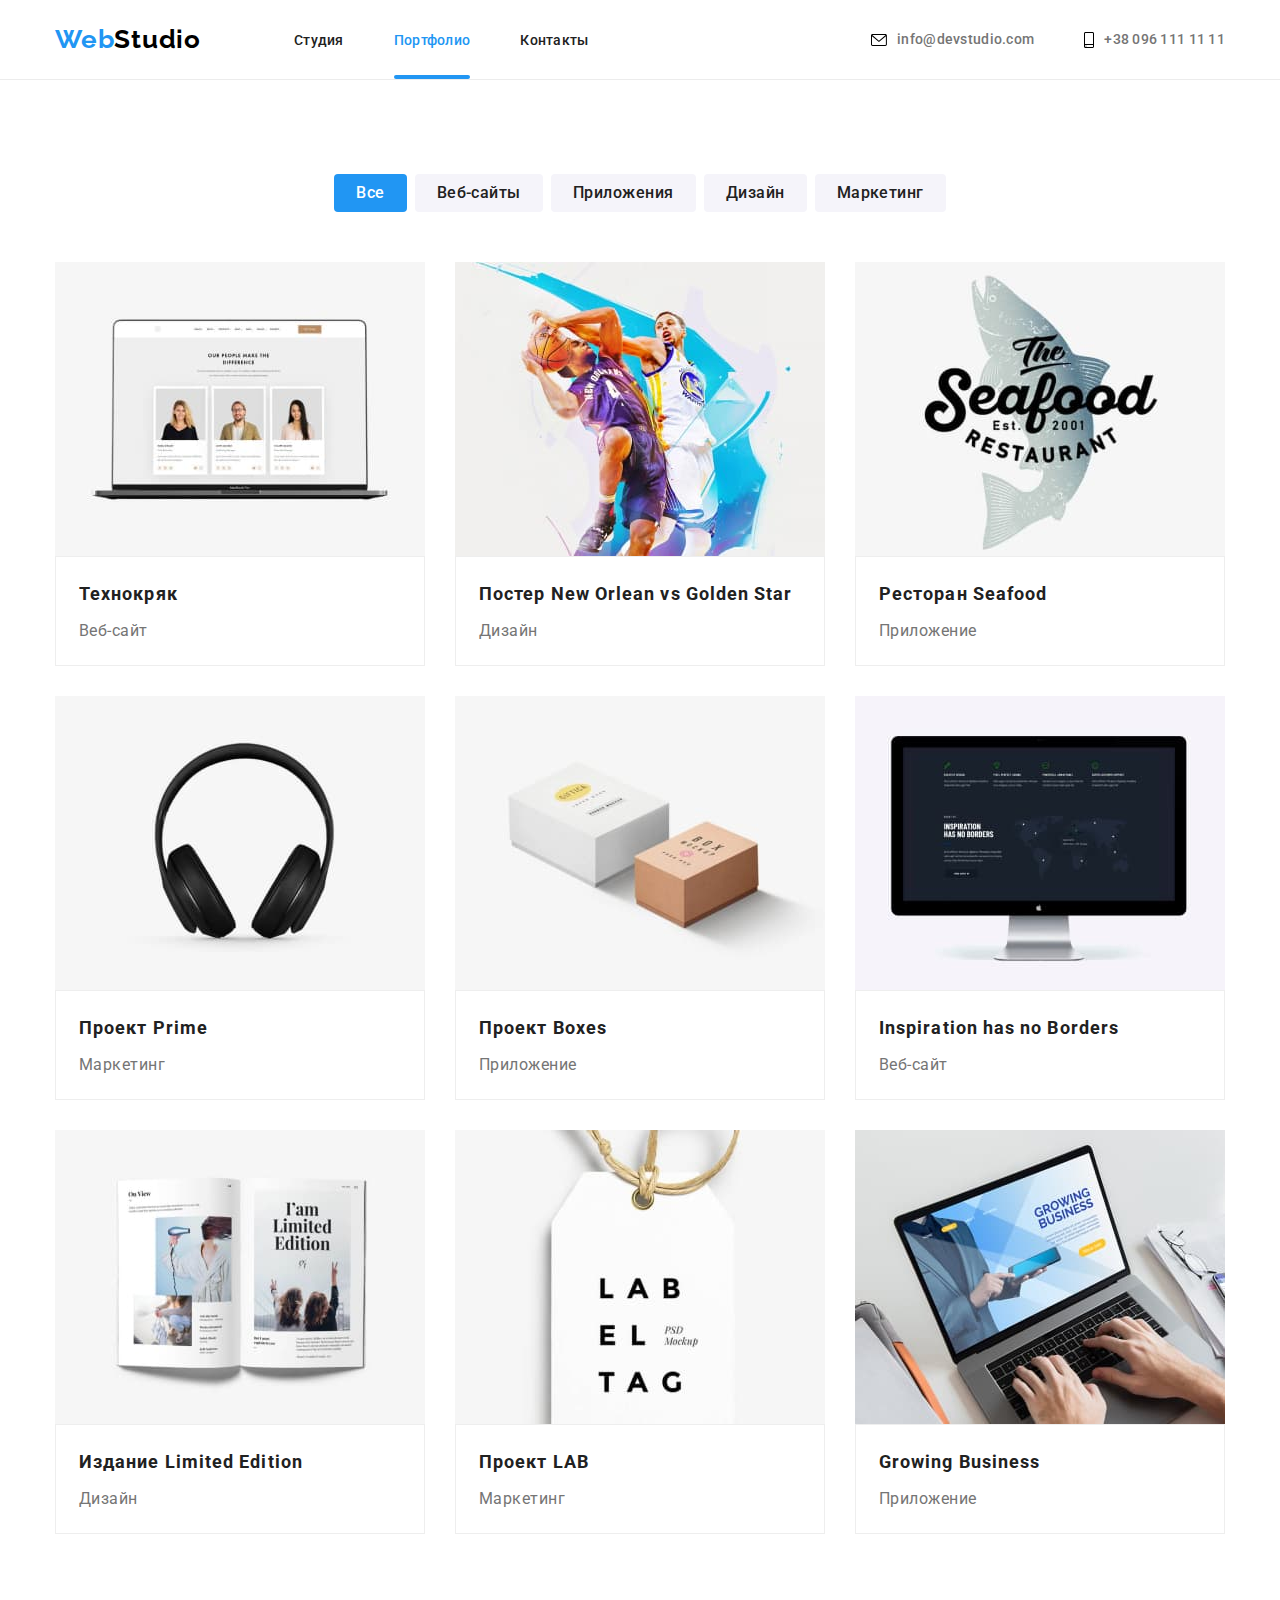
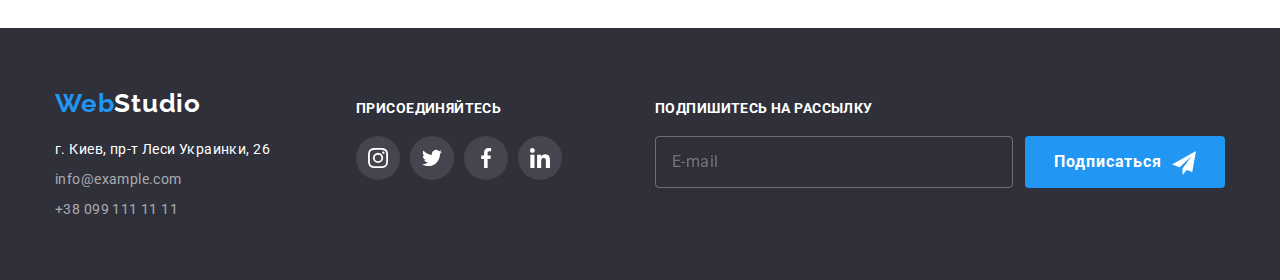
==== portfolio.html @ 987e22e0 "Попытка №1" ====
<!DOCTYPE html>
<html lang="ru">
<head>
  <meta charset="UTF-8">
  <meta http-equiv="X-UA-Compatible" content="IE=edge">
  <meta name="viewport" content="width=device-width, initial-scale=1.0">
  <title>Document</title>
  <link href="https://fonts.googleapis.com/css2?family=Raleway:wght@700&family=Roboto:wght@400;500;700;900&display=swap"
        rel="stylesheet">
  <link rel="stylesheet" href="https://cdnjs.cloudflare.com/ajax/libs/modern-normalize/1.1.0/modern-normalize.min.css">
  <link rel="stylesheet" href="./css/styles.css" />
</head>

<body>
  <header class="page-header">
    <div class="page-nav container">
      <nav class="logo-nav">
        <a class="logo link" href="./index.html">
          Web<span class="logo-header">Studio</span>
        </a>
  
        <ul class="site-nav list">
          <li class="item"><a class="link-header link" href="./index.html">Студия</a></li>
          <li class="item"><a class="link-header current link" href="./portfolio.html">Портфолио</a></li>
          <li class="item"><a class="link-header link" href="#contacts">Контакты</a></li>
        </ul>
      </nav>
  
      <ul class="contacts list">
        <li class="item"><a class="contacts-header mail link" href="mailto:info@devstudio.com">
            <svg class="icon">
              <use href="./images/symbol-defs.svg#envelope"></use>
            </svg>info@devstudio.com</a></li>
        <li class="item"><a class="contacts-header phone link" href="tel:+380961111111">
            <svg class="icon">
              <use href="./images/symbol-defs.svg#smartphone"></use>
            </svg>+38 096 111 11 11</a></li>
      </ul>
    </div>
  </header>

  <main>
    <section class="section">
      <div class="container">
        <h1 class="title visually-hidden">Примеры работ для клиентов</h1>
        
        <ul class="filter list">
          <li class="item"><button type="button" class="button current">Все</button></li>
          <li class="item"><button type="button" class="button">Веб-сайты</button></li>
          <li class="item"><button type="button" class="button">Приложения</button></li>
          <li class="item"><button type="button" class="button">Дизайн</button></li>
          <li class="item"><button type="button" class="button">Маркетинг</button></li>
        </ul>
        
        <ul class="examples list">
          <li class="item">
            <div class="examples-overlay">
              <img class="examples-img no-gap" src="./images/progect-1.jpg" alt="Ноутбук с запущенным сайтом" width="370">
              <p class="examples-overlay-text">Ресурс предлагает комплексные предложения с разным уровнем функционала и сервисов. Все это позволит посетителю
                получить исчерпывающие сведения о компании или частном лице.</p>
            </div>
            <div class="examples-card">
              <h2 class="title">Технокряк</h2>
              <p class="text">Веб-сайт</p>
            </div>
          </li>
          <li class="item">
            <div class="examples-overlay">
              <img class="examples-img no-gap" src="./images/progect-2.jpg"
                alt="Один баскетболист блокирует бросок другого баскетболиста" width="370">
              <p class="examples-overlay-text">Ресурс предлагает комплексные предложения с разным уровнем функционала и сервисов. Все это позволит посетителю
                получить исчерпывающие сведения о компании или частном лице.</p>
            </div>
           <div class="examples-card">
              <h2 class="title">Постер New Orlean vs Golden Star</h2>
              <p class="text">Дизайн</p>
            </div>
          </li>
          <li class="item">
            <div class="examples-overlay">
              <img class="examples-img no-gap" src="./images/progect-3.jpg" alt="Эмблема ресторана поверх изображения рыбы"
                width="370">
              <p class="examples-overlay-text">Ресурс предлагает комплексные предложения с разным уровнем функционала и сервисов. Все это позволит посетителю
                получить исчерпывающие сведения о компании или частном лице.</p>
            </div>
            <div class="examples-card">
              <h2 class="title">Ресторан Seafood</h2>
              <p class="text">Приложение</p>
            </div>
          </li>
          <li class="item">
            <div class="examples-overlay">
              <img class="examples-img no-gap" src="./images/progect-4.jpg" alt="Наушники" width="370">
              <p class="examples-overlay-text">Ресурс предлагает комплексные предложения с разным уровнем функционала и сервисов. Все это позволит посетителю
                получить исчерпывающие сведения о компании или частном лице.</p>
            </div>
            <div class="examples-card">
              <h2 class="title">Проект Prime</h2>
              <p class="text">Маркетинг</p>
            </div>
          </li>
          <li class="item">
            <div class="examples-overlay">
              <img class="examples-img no-gap" src="./images/progect-5.jpg" alt="Две коробочки" width="370">
              <p class="examples-overlay-text">Ресурс предлагает комплексные предложения с разным уровнем функционала и сервисов. Все это
                позволит посетителю
                получить исчерпывающие сведения о компании или частном лице.</p>
            </div>
            <div class="examples-card">
              <h2 class="title">Проект Boxes</h2>
              <p class="text">Приложение</p>
            </div>
          </li>
          <li class="item">
            <div class="examples-overlay">
              <img class="examples-img no-gap" src="./images/progect-6.jpg" alt="iMac с запущенным сайтом" width="370">
              <p class="examples-overlay-text">Ресурс предлагает комплексные предложения с разным уровнем функционала и сервисов. Все это
                позволит посетителю
                получить исчерпывающие сведения о компании или частном лице.</p>
            </div>
            <div class="examples-card">
              <h2 class="title">Inspiration has no Borders</h2>
              <p class="text">Веб-сайт</p>
            </div>
          </li>
          <li class="item">
            <div class="examples-overlay">
              <img class="examples-img no-gap" src="./images/progect-7.jpg" alt="Открытая книга" width="370">
              <p class="examples-overlay-text">Ресурс предлагает комплексные предложения с разным уровнем функционала и сервисов. Все это
                позволит посетителю
                получить исчерпывающие сведения о компании или частном лице.</p>
            </div>
            <div class="examples-card">
              <h2 class="title">Издание Limited Edition</h2>
              <p class="text">Дизайн</p>
            </div>
          </li>
          <li class="item">
            <div class="examples-overlay">
              <img class="examples-img no-gap" src="./images/progect-8.jpg" alt="Бирка с лого компании" width="370">
              <p class="examples-overlay-text">Ресурс предлагает комплексные предложения с разным уровнем функционала и сервисов. Все это
                позволит посетителю
                получить исчерпывающие сведения о компании или частном лице.</p>
            </div>
            <div class="examples-card">
              <h2 class="title">Проект LAB</h2>
              <p class="text">Маркетинг</p>
            </div>
          </li>
          <li class="item">
            <div class="examples-overlay">
              <img class="examples-img no-gap" src="./images/progect-9.jpg" alt="Человек работает за ноутбуком" width="370">
              <p class="examples-overlay-text">Ресурс предлагает комплексные предложения с разным уровнем функционала и сервисов. Все это
                позволит посетителю
                получить исчерпывающие сведения о компании или частном лице.</p>
            </div>
            <div class="examples-card">
              <h2 class="title">Growing Business</h2>
              <p class="text">Приложение</p>
            </div>
          </li>
        </ul>
      </div>
    </section>
  </main>

  <footer class="footer" id="contacts">
    <div class="container">
      <div class="foot-nav">
        <a class="logo link" href="./index.html">
          Web<span class="logo-footer">Studio</span>
        </a>
        <address>
          <ul class="address list">
            <li class="item"><a class="location link" href="https://goo.gl/maps/PnfE6D5Lr83QuQto6" target="_blank">г.
                Киев, пр-т Леси Украинки,
                26</a></li>
            <li class="item"><a class="contacts-footer link" href="mailto:info@example.com">info@example.com</a></li>
            <li class="item"><a class="contacts-footer link" href="tel:+380961111111">+38 099 111 11 11</a></li>
          </ul>
        </address>
      </div>
      <div class="foot-social">
        <h2 class="title">Присоединяйтесь</h2>
        <ul class="social list">
          <li class="item-social">
            <a class="link" href="">
              <svg class="icon">
                <use href="./images/symbol-defs.svg#instagram"></use>
              </svg>
            </a>
          </li>
          <li class="item-social">
            <a class="link" href="">
              <svg class="icon">
                <use href="./images/symbol-defs.svg#twitter"></use>
              </svg>
            </a>
          </li>
          <li class="item-social">
            <a class="link" href="">
              <svg class="icon">
                <use href="./images/symbol-defs.svg#facebook"></use>
              </svg>
            </a>
          </li>
          <li class="item-social">
            <a class="link" href="">
              <svg class="icon">
                <use href="./images/symbol-defs.svg#linkedin"></use>
              </svg>
            </a>
          </li>
        </ul>
      </div>
      <div class="foot-join">
        <form class="foot-form">
          <label for="foot-input" class="foot-lable title">Подпишитесь на рассылку</label>
          <input class="foot-input" type="email" name="mail" id="foot-input" placeholder="E-mail"></input>
          <button type="submit" class="button hero">
            Подписаться&nbsp
            <svg class="icon">
              <use href="./images/symbol-defs.svg#icon-send"></use>
            </svg>
          </button>
        </form>
      </div>
    </div>
  </footer>
    
</body>
</html>
---- css/styles.css ----
:root {
    --brand-color: #2196f3;
    --background-color: #2F303A;
    --title-color: #212121;
    --white-color: #FFFFFF;
    --text-color: #757575;
    --second-bg-color: #F5F4FA;
    --header-line-color: #ECECEC;
    --button-bg-color: #F5F4FA;
    --examples-border-color: #EEEEEE;
    --icon-color: #AFB1B8;
    --footer-social-bg: rgba(255, 255, 255, 0.1);
}

body {
    font-family: 'Roboto', 'Segoe UI', Tahoma, Geneva, Verdana, sans-serif;
    font-style: normal;
    font-size: 14px;
    color: var(--text-color);
    background-color: var(--white-color);
}

h1,
h2,
h3,
h4,
h5,
h6,
p {
    margin: 0;
}

/* ----------Классы утилиты---------- */

.section {
    padding-top: 94px;
    padding-bottom: 94px;
}

.container {
    width: 1200px;
    padding-left: 15px;
    padding-right: 15px;
    margin: 0 auto;

    /* outline: 2px solid tomato; */
}

.list {
    list-style: none;
    margin-top: 0;
    margin-bottom: 0;
    padding-left: 0;
}

.no-gap {
    display: block;
}

.visually-hidden {
    position: absolute;
    width: 1px;
    height: 1px;
    margin: -1px;
    border: 0;
    padding: 0;
    clip: rect(0 0 0 0);
    overflow: hidden;
}

.link {
    text-decoration: none;
    color: inherit;
}

/* ----------Header---------- */

.page-header {
    border-bottom: 1px solid var(--header-line-color);
}

.page-nav {
    display: flex;
    align-items: center;
    justify-content: space-between;
}

.logo-nav {
    display: flex;
}

.site-nav {
    display: flex;
    padding-left: 0;
    padding-right: 0;
}

.site-nav .item {
    position: relative;
}

.link-header.current::after {
    position: absolute;
    bottom: 0;
    left: 0;

    display: inline-block;
    content: "";
    width: 100%;

    border-bottom: 4px solid var(--brand-color);
    border-radius: 2px;
}

.site-nav .item:not(:last-child) {
    margin-right: 50px;
}

.contacts {
    display: flex;
    padding-left: 0;
    padding-right: 0;
}

.contacts .item:not(:last-child) {
    margin-right: 50px;
}

.logo {
    display: flex;
    align-items: center;
    margin-right: 93px;

    font-family: 'Raleway';
    font-weight: 700;
    font-size: 26px;
    line-height: 1.1925;
    text-decoration: none;
    letter-spacing: 0.03em;

    color: var(--brand-color);
}

.logo-header {
    color: #000000;
}

.link-header {
    display: block;
    padding-top: 32px;
    padding-bottom: 31px;
    font-weight: 500;
    line-height: 1.143;
    letter-spacing: 0.02em;
    color: var(--title-color);
}

.contacts-header {
    font-weight: 500;
    line-height: 1.15;
    letter-spacing: 0.02em;
}

.contacts-header:hover,
.contacts-header:focus,
.contacts-footer:hover,
.contacts-footer:focus,
.link-header:hover,
.link-header:focus,
.current {
    color: var(--brand-color);
    fill: var(--brand-color);
    transition: 250ms cubic-bezier(0.4, 0, 0.2, 1);
}

.contacts .icon {
    vertical-align: middle;
    margin-right: 10px;
}

.mail .icon {
    width: 16px;
    height: 12px;
}

.phone .icon {
    width: 10px;
    height: 16px;
}

/* ----------Main---------- */

/* ----------Hero---------- */

.hero {
    padding-top: 200px;
    padding-bottom: 200px;

    text-align: center;
    background-color: var(--background-color);
}

.overlay {
    max-width: 1600px;
    min-width: 1200px;
    height: 600px;
    margin-left: auto;
    margin-right: auto;
    background-image: linear-gradient(rgba(47, 48, 58, 0.4), rgba(47, 48, 58, 0.4)), url(../images/hero.jpg);

    background-repeat: no-repeat;
    background-position: center;
    background-size: cover;
}

.title-hero {
    font-weight: 900;
    font-size: 44px;
    line-height: 1.3637;
    letter-spacing: 0.06em;
    text-transform: uppercase;
    color: var(--white-color);

    margin-top: 0;
    margin-bottom: 30px; 
}

/* ----------Modal window---------- */

.backdrop {
    position: fixed;
    top: 0;
    left: 0;
    width: 100%;
    height: 100%;

    background: rgba(0, 0, 0, 0.2);

    opacity: 1;

    transition: opacity 250ms cubic-bezier(0.4, 0, 0.2, 1);
}

.backdrop.is-hidden {
    /* visibility: hidden; */
    opacity: 0;
    pointer-events: none;
}

.backdrop.is-hidden .modal {
    transform: translate(-50%, -50%) scale(0.5);
    opacity: 0;
}

.modal {
    position: absolute;
    top: 50%;
    left: 50%;

    min-width: 528px;
    min-height: 581px;
    padding: 40px;

    background: var(--white-color);
    box-shadow: 0px 1px 3px rgba(0, 0, 0, 0.12),
        0px 1px 1px rgba(0, 0, 0, 0.14),
        0px 2px 1px rgba(0, 0, 0, 0.2);
    border-radius: 4px;

    transform: translate(-50%, -50%) scale(1);
    opacity: 1;
    transition: transform 250ms cubic-bezier(0.4, 0, 0.2, 1), opacity 250ms cubic-bezier(0.4, 0, 0.2, 1);
}

.button-modal {
    position: absolute;
    top: 8px;
    right: 8px;

    display: flex;
    width: 30px;
    height: 30px;
    border-radius: 50%;
    background-color: #FFFFFF;
    border: 1px solid rgba(0, 0, 0, 0.1);
    cursor: pointer;

    padding: 0;
    justify-content: center;
    align-items: center;
}

.modal-close {
    width: 18px;
    height: 18px;
}

.button-modal:hover,
.button-modal:focus {
    fill: var(--brand-color);
    transition: 250ms cubic-bezier(0.4, 0, 0.2, 1);
}

.section-title.form-title {
    font-size: 20px;
    line-height: 1.15;
    margin-bottom: 12px;
}

.form-lable {
    position: relative;
    display: block;
    font-size: 12px;
    line-height: 1.6667;
    letter-spacing: 0.01em;
    text-align: left;
    margin-bottom: 10px;
}

.checkbox-lable {
    display: flex;
    align-items: center;
    justify-content: center;
    margin-bottom: 30px;
    font-size: 14px;
    line-height: 1.7145;
        /* identical to box height, or 171% */
    letter-spacing: 0.03em;
    color: #757575;
}

.checkbox-lable .link {
    text-decoration: underline;
    color: var(--brand-color);
}

.form-input {
    width: 100%;
    height: 40px;
    padding: 12px 42px;

    border: 1px solid rgba(33, 33, 33, 0.2);
    border-radius: 4px;
}

.form-input.textarea {
    height: 120px;
    padding: 12px 16px;
    margin: 0;
    resize: none;

    font-size: 14px;
    line-height: 16px;
    letter-spacing: 0.01em;
}

.form-input.textarea::placeholder {
    color: rgba(117, 117, 117, 0.5);
}

.form-input:hover,
.form-input:focus {
    border: 1px solid var(--brand-color);
    transition: 250ms cubic-bezier(0.4, 0, 0.2, 1);
}

.form-input:hover + .modal-icon,
.form-input:focus + .modal-icon {
    fill: var(--brand-color);
    transition: 250ms cubic-bezier(0.4, 0, 0.2, 1);
}

.modal-icon {
    position: absolute;
    bottom: 11px;
    left: 12px;

    width: 18px;
    height: 18px;
}

.modal-icon-check {
    display: inline-block;
    width: 16px;
    height: 15px;
    margin-right: 7px;
    fill: none;

    border: 2px solid var(--title-color);
    border-radius: 4px;
}

.checkbox:checked + .modal-icon-check {
    fill: var(--white-color);
    background-color: var(--brand-color);
    border: none;
}

/* ----------Buttons---------- */

.button {
    font-family: inherit;
    font-weight: 500;
    font-size: 16px;
    line-height: 1.625;
    text-align: center;
    letter-spacing: 00.03em;
    background-color: var(--button-bg-color);
    color: var(--title-color);
    cursor: pointer;

    padding: 6px 22px;
    border: none;
    border-radius: 4px;
}

.button.hero {
    min-width: 200px;
    min-height: 50px;
    font-family: inherit;
    font-weight: 700;
    line-height: 1.875;
    letter-spacing: 0.06em;
    background-color: var(--brand-color);
    color: var(--white-color);
}

.button:hover,
.button:focus {
    background-color: var(--brand-color);
    color: var(--white-color);
    box-shadow: 0px 3px 1px rgba(0, 0, 0, 0.1),
    0px 1px 2px rgba(0, 0, 0, 0.08),
    0px 2px 2px rgba(0, 0, 0, 0.12);
    transition: 250ms cubic-bezier(0.4, 0, 0.2, 1);
}

.button.hero:hover,
.button.hero:focus {
    background: #188CE8;
    box-shadow: 0px 4px 4px rgba(0, 0, 0, 0.15);
    transition: 250ms cubic-bezier(0.4, 0, 0.2, 1);
}

.button.current {
    background-color: var(--brand-color);
    color: var(--white-color);
}

/* ----------Benefits---------- */

.benefit {
    padding-bottom: 0;
}

.benefits {
    display: flex;
    justify-content: space-between;
}

.section-title {
    font-weight: 700;
    font-size: 36px;
    line-height: 1.1668;
    text-align: center;
    letter-spacing: 00.03em;
    margin-top: 0;
    margin-bottom: 50px;
    color: var(--title-color);
}

.benefits .title {
    font-weight: 700;
    font-size: inherit;
    line-height: 1.143;
    letter-spacing: 00.03em;
    text-transform: uppercase;
    color: var(--title-color);

    margin-top: 0;
    margin-bottom: 10px;
}

.benefits .text {
    line-height: 1.715;
    letter-spacing: 00.03em;

    margin-bottom: 3px;
}

.benefits .item {
    width: calc((100% - 90px) / 4);
}

.benefits .icon {
    display: block;
    width: 100%;
    height: 120px;
    margin-bottom: 30px;
    padding: 25px 100px;

    background-color: var(--second-bg-color);
}

/* ----------What we do---------- */

.works {
    display: flex;
    justify-content: space-between;
}

.works .item {
    position: relative;
}

.works-text {
    position: absolute;
    bottom: 0;
    left: 0;

    width: 100%;
    height: 70px;
    color: var(--white-color);
    background-color: rgba(47, 48, 58, 0.8);
    font-weight: 700;
    font-size: 14px;
    line-height: 1.143;
    justify-content: center;
    align-items: center;
    letter-spacing: 0.03em;
    text-transform: uppercase;
    display: flex;
}

/* ----------Our team---------- */

.section.our-team {
    background-color: var(--second-bg-color);
}

.team {
    display: flex;
    justify-content: space-between;
    font-size: 16px;
    line-height: 1.1875;
    text-align: center;
    letter-spacing: 00.03em;
}

.team .title {
    font-size: 16px;
    font-weight: 500;
    margin-top: 30px;
    margin-bottom: 10px;
    color: var(--title-color);
}

.team .text {
    margin-bottom: 16px;
}

.team .item {
    background-color: var(--white-color);

    box-shadow: 0px 1px 3px rgba(0, 0, 0, 0.12),
                0px 1px 1px rgba(0, 0, 0, 0.14),
                0px 2px 1px rgba(0, 0, 0, 0.2);
    border-radius: 0px 0px 4px 4px;
}

.social {
    display: flex;
    justify-content: space-between;
    margin-right: 32px;
    margin-left: 32px;
    margin-bottom: 30px;
}

.social .link {
    fill: var(--icon-color);
    display: flex;
    width: 44px;
    height: 44px;
    border-radius: 50%;    
    align-items: center;
    justify-content: center;
}

.social .icon {
    display: flex;
    width: 20px;
    height: 20px;
    justify-items: center;
}

.social .link:hover,
.social .link:focus {
    fill: var(--white-color);
    background-color: var(--brand-color);
    transition: 250ms cubic-bezier(0.4, 0, 0.2, 1);
}

/* ----------Our clients---------- */

.clients {
    display: flex;
    justify-content: space-between;
}

.clients .item{
    width: calc((100% - 5*30px)/6);
    height: 92px;
}

.clients .icon {
    display: block;
    width: 100%;
    height: 92px;
    margin-bottom: 30px;
    padding: 16px 32px;
    fill: var(--icon-color);

    border: 1px solid #AFB1B8;
    box-sizing: border-box;
    border-radius: 4px;
}

.clients .icon:hover,
.clients .icon:focus {
    border-color: var(--brand-color);
    fill: var(--brand-color);
    transition: 250ms cubic-bezier(0.4, 0, 0.2, 1);
}

/* ----------Portolio---------- */

/* ----------Filter---------- */

.filter {
    display: flex;
    justify-content: center;
    margin-bottom: 50px;
}

.filter .item:not(:last-child) {
    margin-right: 8px;
}

/* ----------Examples---------- */

.examples {
    display: flex;
    flex-wrap: wrap;
}

.examples .item {
    width: calc((100% - 60px) / 3);

    margin-right: 30px;
    margin-bottom: 30px;
}

.examples .item:nth-child(3n) {
    margin-right: 0;
}

.examples .item:nth-last-child(-n+3) {
    margin-bottom: 0;
}

.examples .item:hover { 
    box-shadow: 0px 1px 1px rgba(0, 0, 0, 0.12),
    0px 4px 4px rgba(0, 0, 0, 0.06),
    1px 4px 6px rgba(0, 0, 0, 0.16);
    transition: 250ms cubic-bezier(0.4, 0, 0.2, 1);
}

.examples-overlay {
    position: relative;
    overflow: hidden;
}

.examples .item:hover .examples-overlay-text{
    transform: translate3d(0, 0, 0);
    opacity: 1;
    transition: 250ms cubic-bezier(0.4, 0, 0.2, 1);
}

.examples-overlay-text {
    display: flex;
    position: absolute;
    top: 0;
    left: 0;

    transform: translate3d(0, 100%, 0);
    opacity: 0.5;

    align-items: center;
    padding: 24px;
    width: 100%;
    height: 100%;

    font-size: 18px;
    line-height: 1.56;
    letter-spacing: 0.03em;
    color: var(--white-color);
    background: rgba(33, 150, 243, 0.9);

    transition: transform 250ms cubic-bezier(0.4, 0, 0.2, 1), opacity 250ms cubic-bezier(0.4, 0, 0.2, 1);
}

.examples-card {
    padding: 19px 23px;
    border: 1px solid var(--examples-border-color);
}

.examples .title {
    font-weight: 700;
    font-size: 18px;
    line-height: 2;
    letter-spacing: 00.06em;
    color: var(--title-color);

    margin-bottom: 4px;
}

.examples .text {
    font-size: 16px;
    line-height: 1.875;
    letter-spacing: 00.03em;
    margin-top: 0;
}

/* ----------Footer---------- */

.footer .logo {
    display: inline-block;
    margin-bottom: 20px;
    margin-right: auto;
}

.logo-footer {
    color: var(--white-color);
}

.contacts-footer {
    line-height: 1.5;
    letter-spacing: 0.03em;
    color: rgba(255, 255, 255, 0.6);
}

.location {
    display: inline-block;
    list-style: normal;
    line-height: 1.5;
    letter-spacing: 0.03em;
    color: var(--white-color);
}

.footer {
    padding-top: 60px;
    padding-bottom: 60px;
    background-color: var(--background-color);
}

.address .item:not(:last-child) {
    margin-bottom: 9px;
}

.address {
    font-style: normal;
}

.footer .container {
    display: flex;
}

.foot-nav {
    min-width: 231px;
    margin-right: 70px;
}

.foot-social .title,
.foot-join .title {
    font-weight: 700;
    font-size: inherit;
    line-height: 1.143;
    letter-spacing: 00.03em;
    text-transform: uppercase;
    color: var(--white-color);

    margin-top: 12px;
    margin-bottom: 20px;
}

.foot-social .social {
    min-width: 206px;
    margin: 0;
}

.foot-social .link {
    fill: var(--white-color);
    background-color: var(--footer-social-bg);
}

.foot-join {
    width: 570px;
    margin-left: auto;
}

.foot-form {
    display: flex;
    flex-wrap: wrap;
}

.foot-lable {
    width: 100%;
}

.foot-form .icon {
    width: 24px;
    height: 24px;
    fill: var(--white-color);
    vertical-align: middle;
}

.foot-input {
    flex-grow: 1;
    margin-right: 12px;
    padding: 15px 16px;
    font-size: 16px;
    line-height: 1.25;
    letter-spacing: 0.03em;
    color: var(--white-color);

    background: transparent;

    border: 1px solid rgba(255, 255, 255, 0.3);
    filter: drop-shadow(0px 4px 4px rgba(0, 0, 0, 0.15));
    border-radius: 4px;
}

.foot-input:hover,
.foot-input:focus {
    border-color: rgba(33, 150, 243, 0.9);
    transition: 250ms cubic-bezier(0.4, 0, 0.2, 1);
}
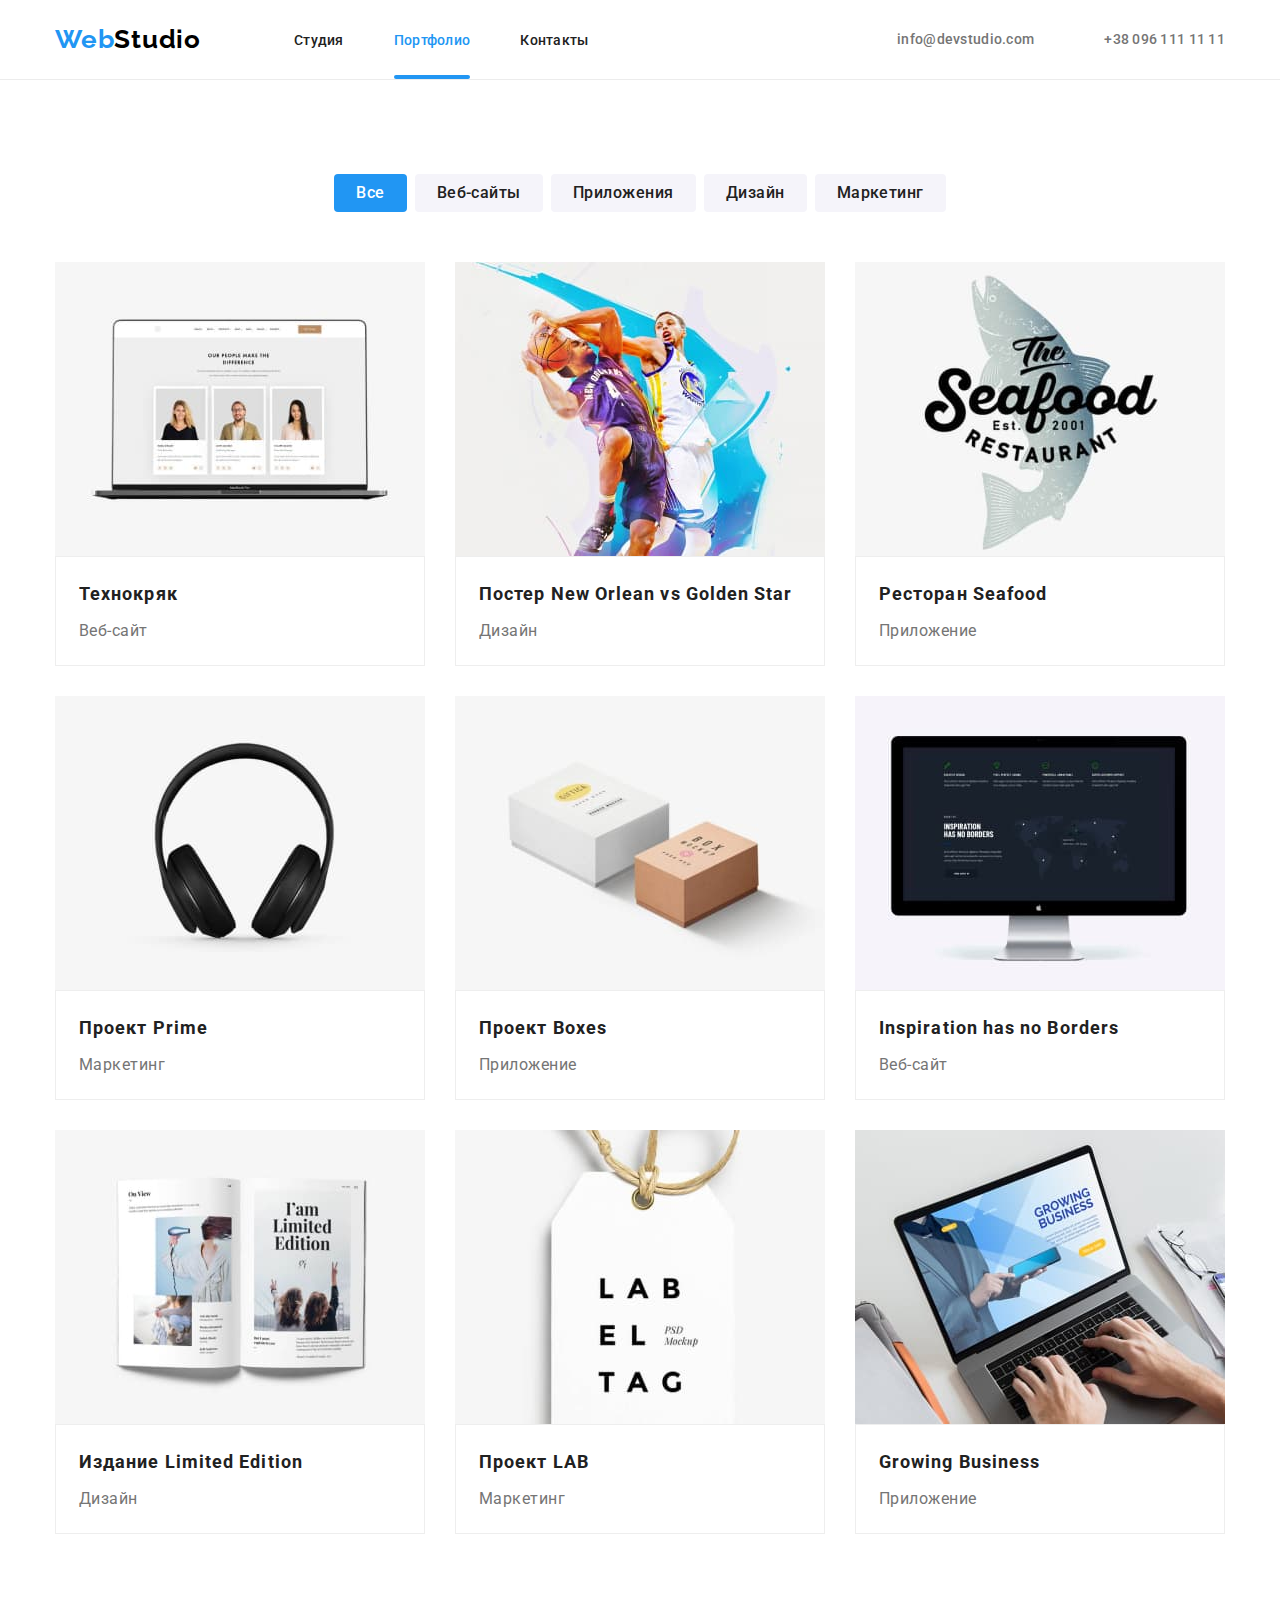
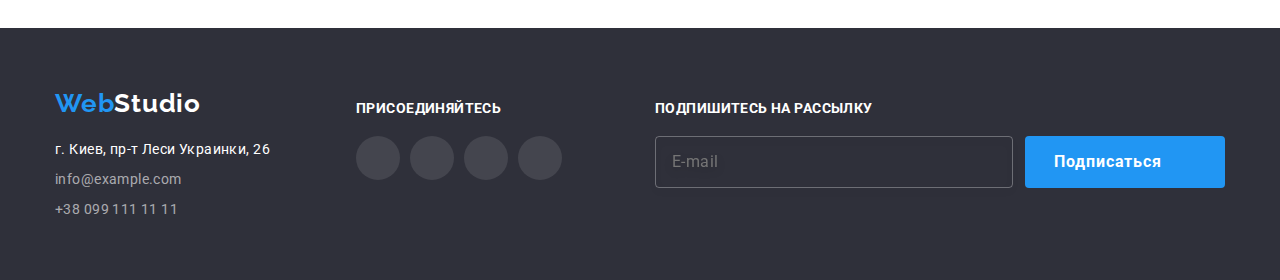
==== commit deed97a5: "Вариант 1.01" ====
--- a/portfolio.html
+++ b/portfolio.html
@@ -29,11 +29,11 @@
       <ul class="contacts list">
         <li class="item"><a class="contacts-header mail link" href="mailto:info@devstudio.com">
             <svg class="icon">
-              <use href="./images/symbol-defs.svg#envelope"></use>
+              <use href="./images/icons.svg#envelope"></use>
             </svg>info@devstudio.com</a></li>
         <li class="item"><a class="contacts-header phone link" href="tel:+380961111111">
             <svg class="icon">
-              <use href="./images/symbol-defs.svg#smartphone"></use>
+              <use href="./images/icons.svg#smartphone"></use>
             </svg>+38 096 111 11 11</a></li>
       </ul>
     </div>
@@ -186,28 +186,28 @@
           <li class="item-social">
             <a class="link" href="">
               <svg class="icon">
-                <use href="./images/symbol-defs.svg#instagram"></use>
-              </svg>
-            </a>
-          </li>
-          <li class="item-social">
-            <a class="link" href="">
-              <svg class="icon">
-                <use href="./images/symbol-defs.svg#twitter"></use>
-              </svg>
-            </a>
-          </li>
-          <li class="item-social">
-            <a class="link" href="">
-              <svg class="icon">
-                <use href="./images/symbol-defs.svg#facebook"></use>
-              </svg>
-            </a>
-          </li>
-          <li class="item-social">
-            <a class="link" href="">
-              <svg class="icon">
-                <use href="./images/symbol-defs.svg#linkedin"></use>
+                <use href="./images/icons.svg#instagram"></use>
+              </svg>
+            </a>
+          </li>
+          <li class="item-social">
+            <a class="link" href="">
+              <svg class="icon">
+                <use href="./images/icons.svg#twitter"></use>
+              </svg>
+            </a>
+          </li>
+          <li class="item-social">
+            <a class="link" href="">
+              <svg class="icon">
+                <use href="./images/icons.svg#facebook"></use>
+              </svg>
+            </a>
+          </li>
+          <li class="item-social">
+            <a class="link" href="">
+              <svg class="icon">
+                <use href="./images/icons.svg#linkedin"></use>
               </svg>
             </a>
           </li>
@@ -220,7 +220,7 @@
           <button type="submit" class="button hero">
             Подписаться&nbsp
             <svg class="icon">
-              <use href="./images/symbol-defs.svg#icon-send"></use>
+              <use href="./images/icons.svg#icon-send"></use>
             </svg>
           </button>
         </form>
--- a/css/styles.css
+++ b/css/styles.css
@@ -231,6 +231,8 @@
     position: fixed;
     top: 0;
     left: 0;
+    z-index: 1;
+
     width: 100%;
     height: 100%;
 
